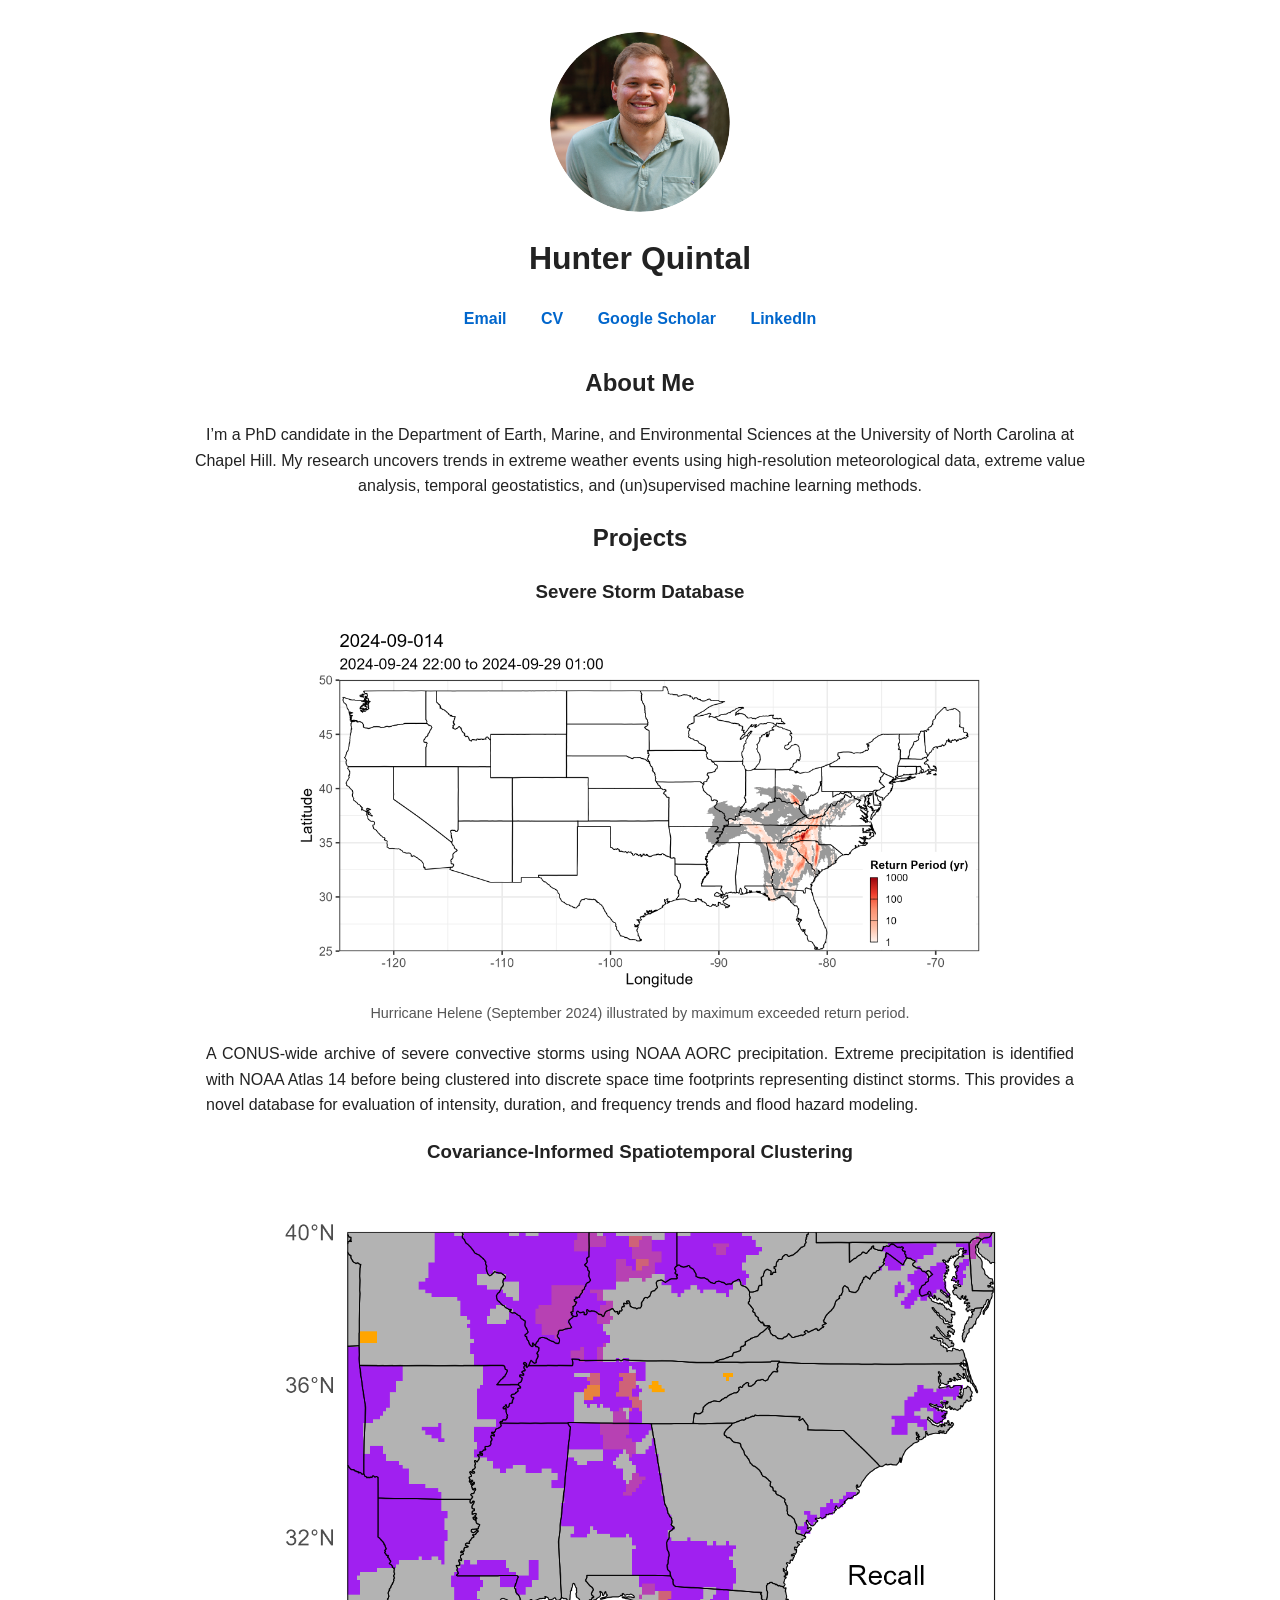
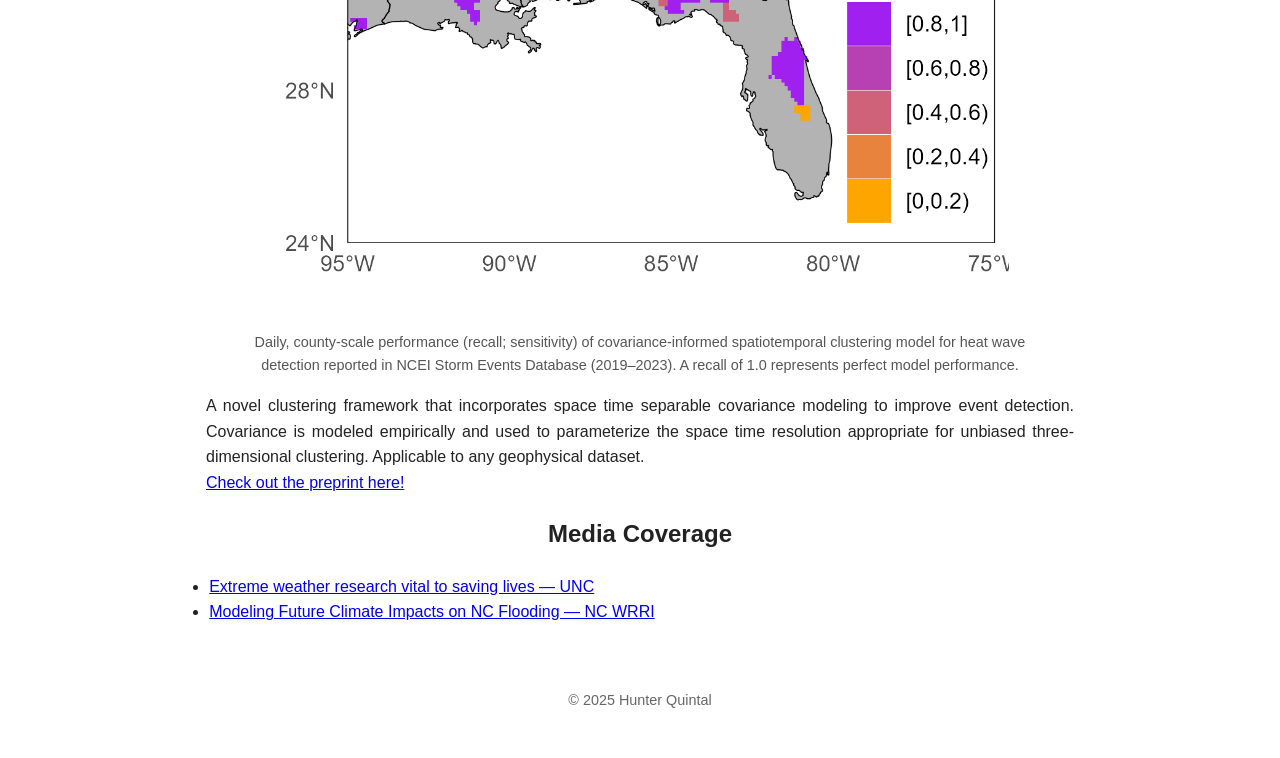
==== index.html @ 32b53dc2 "update homepage text" ====
<!DOCTYPE html>
<html lang="en">
<head>
  <meta charset="UTF-8" />
  <meta name="viewport" content="width=device-width, initial-scale=1.0" />
  <title>Hunter Quintal</title>
  <link rel="stylesheet" href="style.css" />
  <style>
    body {
      font-family: Arial, sans-serif;
      max-width: 900px;
      margin: 0 auto;
      padding: 2rem;
      line-height: 1.6;
      background-color: #ffffff;
      color: #222;
    }
    nav {
      text-align: center;
      margin: 1rem 0 2rem;
    }
    nav a {
      margin: 0 15px;
      text-decoration: none;
      color: #0066cc;
      font-weight: bold;
    }
    h1, h2 {
      text-align: center;
    }
    figure {
      text-align: center;
    }
    figcaption {
      font-size: 0.9rem;
      color: #555;
    }
    .project-summary {
      text-align: justify;
      padding: 0 1rem;
    }
    footer {
      text-align: center;
      margin-top: 4rem;
      font-size: 0.9rem;
      color: #666;
    }
    ul {
      padding-left: 1.2rem;
    }
    img.headshot {
      display: block;
      margin: 0 auto;
      width: 180px;
      height: auto;
      border-radius: 50%;
    }
  </style>
</head>

<body>

  <!-- Headshot -->
  <img src="assets/images/headshot.png" alt="Hunter Quintal Headshot" class="headshot" />

  <!-- Name -->
  <h1>Hunter Quintal</h1>

  <!-- Hyperlinks -->
  <nav>
    <a href="mailto:hunter.quintal@gmail.com">Email</a>
    <a href="assets/images/HunterQuintal_CV.pdf" target="_blank">CV</a>
    <a href="https://scholar.google.com/citations?user=ihFgz2EAAAAJ&hl=en" target="_blank">Google Scholar</a>
    <a href="https://www.linkedin.com/in/hunter-quintal-14a722104/" target="_blank">LinkedIn</a>
  </nav>

  <!-- About Me Section -->
  <section id="about">
    <h2>About Me</h2>
    <p style="text-align: center;">
      I’m a PhD candidate in the Department of Earth, Marine, and Environmental Sciences at the University of North Carolina at Chapel Hill. My research uncovers trends in extreme weather events using high-resolution meteorological data, extreme value analysis, temporal geostatistics, and (un)supervised machine learning methods.
    </p>
  </section>

  <!-- Projects Section -->
  <section id="projects">
    <h2>Projects</h2>

    <!-- Project 1 -->
    <section>
      <h3 style="text-align: center;">Severe Storm Database</h3>
      <figure>
        <img src="assets/images/severe_storm_database.png" alt="Severe Storm Database Visualization" style="max-width: 90%; height: auto;" />
        <figcaption>Hurricane Helene (September 2024) illustrated by maximum exceeded return period.</figcaption>
      </figure>
      <p class="project-summary">
        A CONUS-wide archive of severe convective storms using NOAA AORC precipitation. Extreme precipitation is identified with NOAA Atlas 14 before being clustered into discrete space time footprints representing distinct storms. This provides a novel database for evaluation of intensity, duration, and frequency trends and flood hazard modeling.
      </p>
    </section>

    <!-- Project 2 -->
    <section>
      <h3 style="text-align: center;">Covariance-Informed Spatiotemporal Clustering</h3>
      <figure>
        <img src="assets/images/covariance_clustering.png" alt="Covariance-Informed Clustering Diagram" style="max-width: 90%; height: auto;" />
        <figcaption>Daily, county-scale performance (recall; sensitivity) of covariance-informed spatiotemporal clustering model for heat wave detection reported in NCEI Storm Events Database (2019–2023). A recall of 1.0 represents perfect model performance.</figcaption>
      </figure>
      <p class="project-summary">
        A novel clustering framework that incorporates space time separable covariance modeling to improve event detection. Covariance is modeled empirically and used to parameterize the space time resolution appropriate for unbiased three-dimensional clustering. Applicable to any geophysical dataset.
        <br />
        <a href="https://egusphere.copernicus.org/preprints/2025/egusphere-2025-2870/" target="_blank">Check out the preprint here!</a>
      </p>
    </section>
  </section>

  <!-- Media Coverage Section -->
  <section id="media">
    <h2>Media Coverage</h2>
    <ul>
      <li><a href="https://www.unc.edu/posts/2025/07/23/extreme-weather-research-vital-to-saving-lives/" target="_blank">Extreme weather research vital to saving lives — UNC</a></li>
      <li><a href="https://wrri.ncsu.edu/modeling-climate-impacts-with-hunter-quintal/" target="_blank">Modeling Future Climate Impacts on NC Flooding — NC WRRI</a></li>
    </ul>
  </section>

  <!-- Footer -->
  <footer>
    <p>&copy; 2025 Hunter Quintal</p>
  </footer>

</body>
</html>
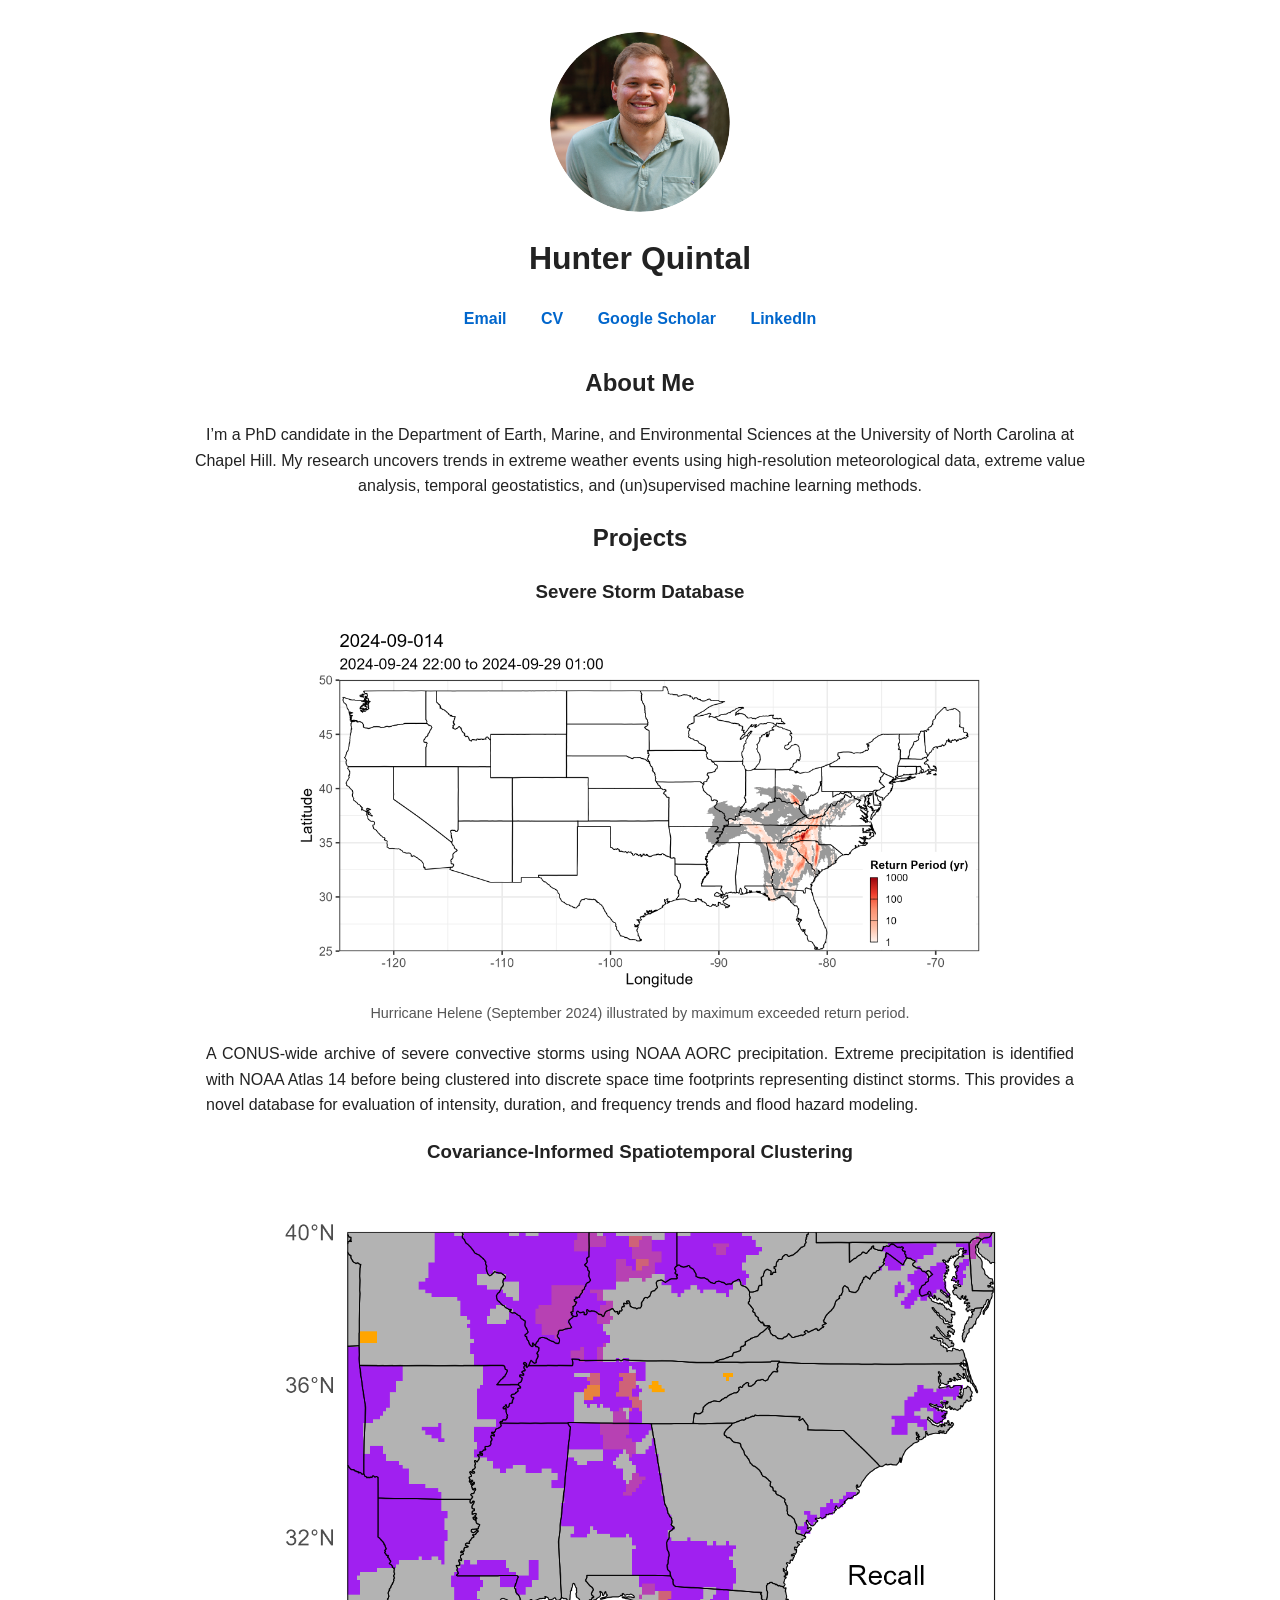
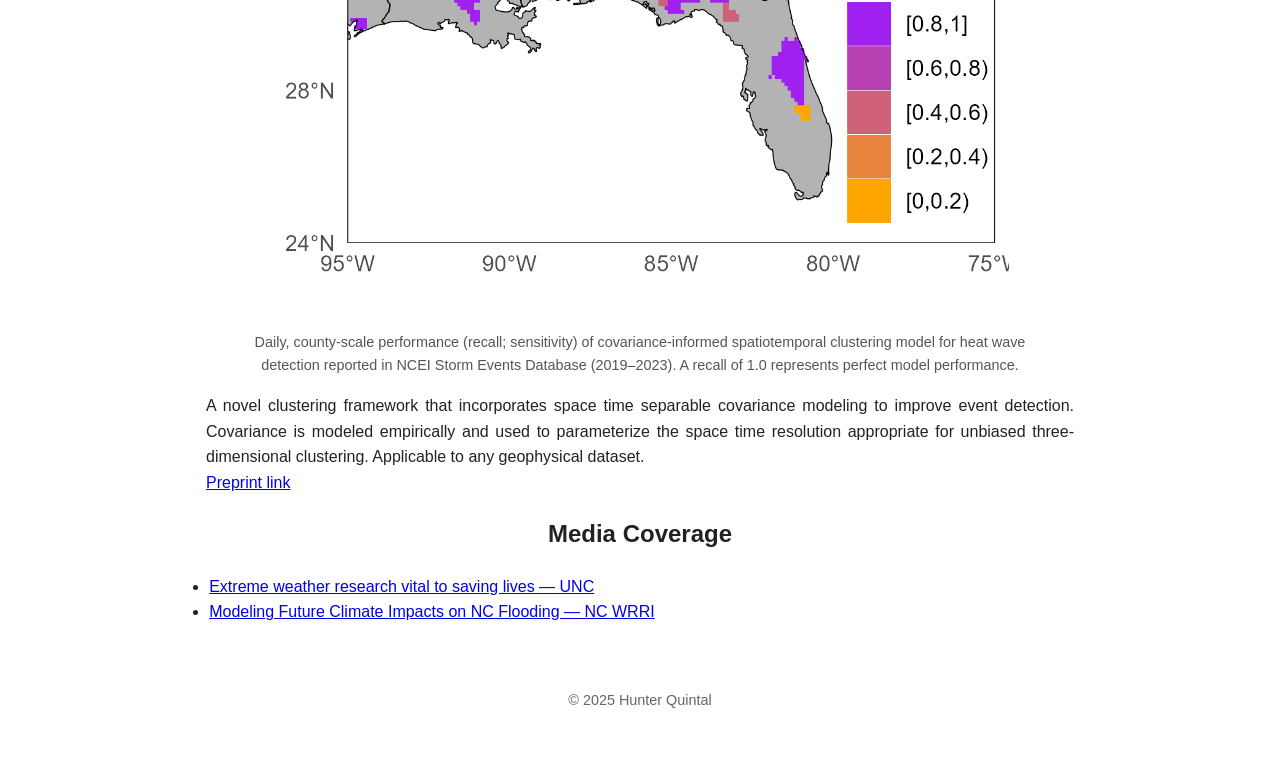
==== commit e1979b0e: "preprint link" ====
--- a/index.html
+++ b/index.html
@@ -108,7 +108,7 @@
       <p class="project-summary">
         A novel clustering framework that incorporates space time separable covariance modeling to improve event detection. Covariance is modeled empirically and used to parameterize the space time resolution appropriate for unbiased three-dimensional clustering. Applicable to any geophysical dataset.
         <br />
-        <a href="https://egusphere.copernicus.org/preprints/2025/egusphere-2025-2870/" target="_blank">Check out the preprint here!</a>
+        <a href="https://egusphere.copernicus.org/preprints/2025/egusphere-2025-2870/" target="_blank">Preprint link</a>
       </p>
     </section>
   </section>
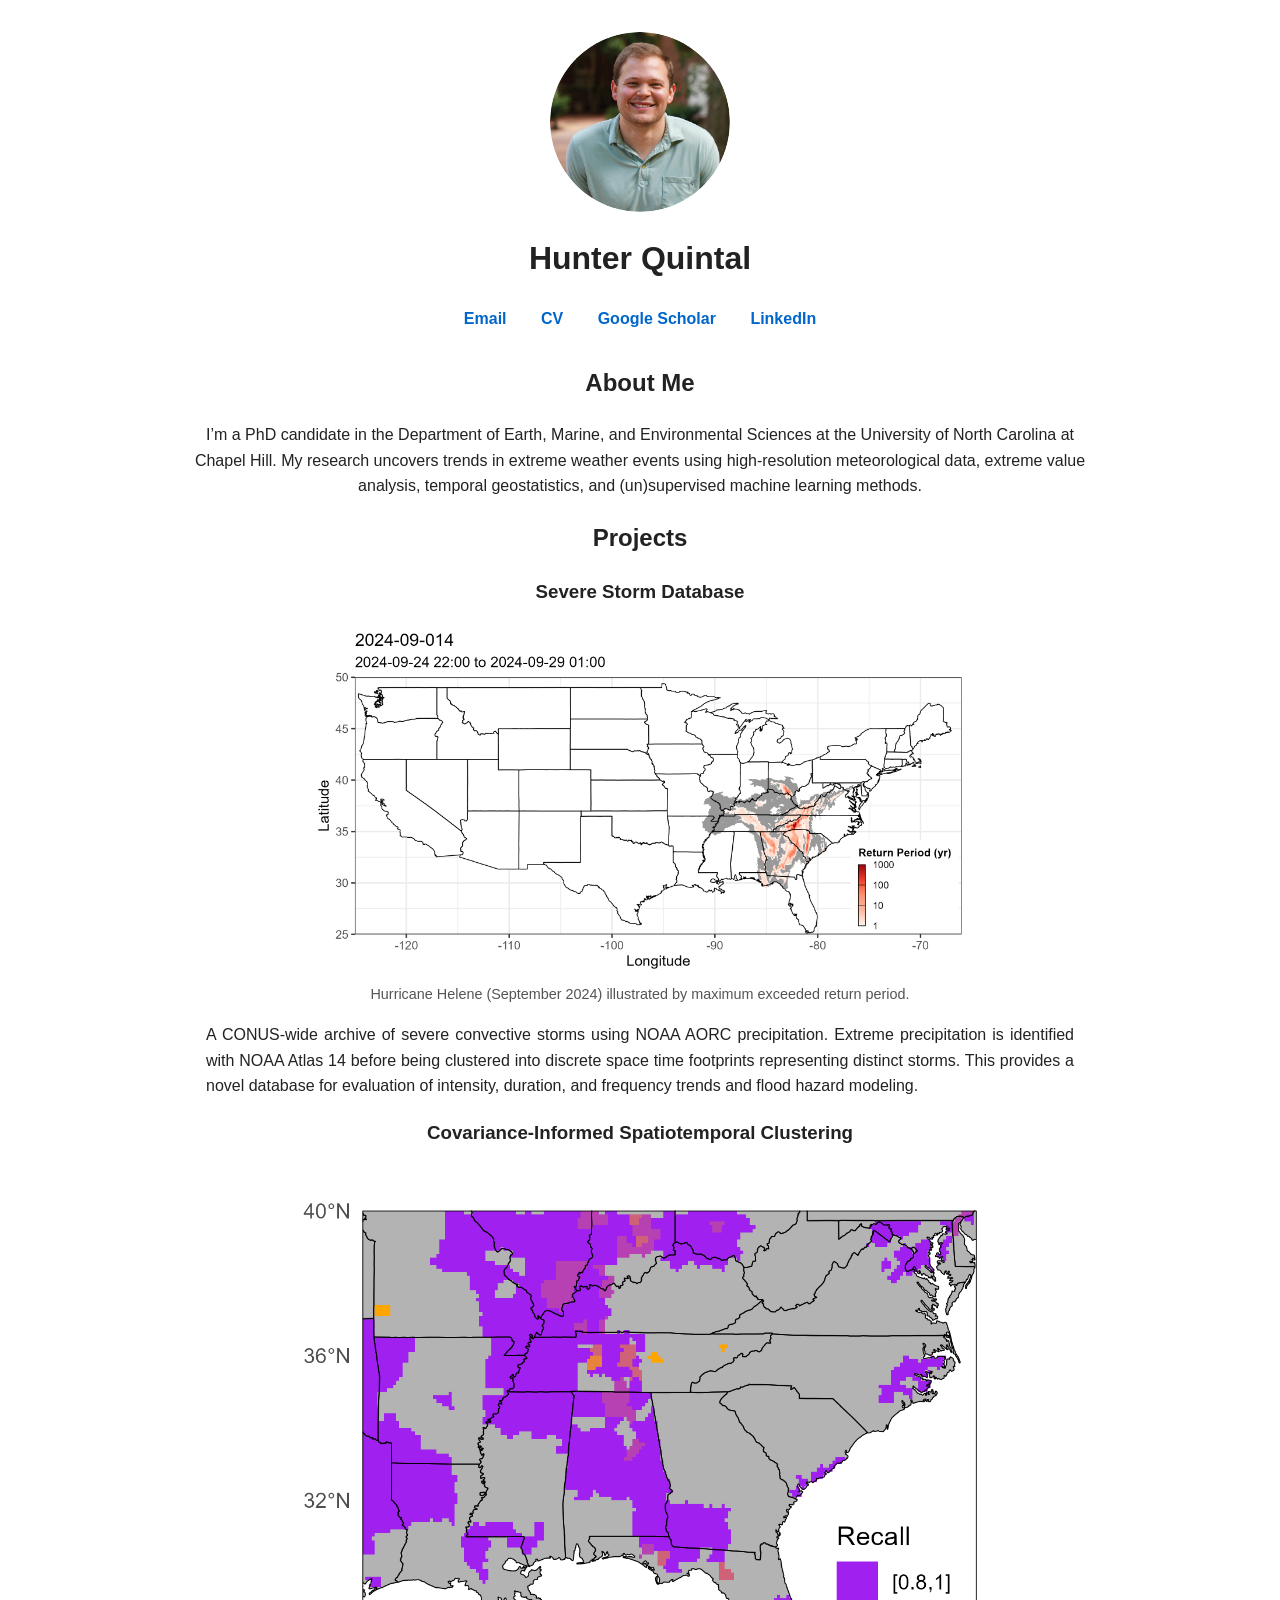
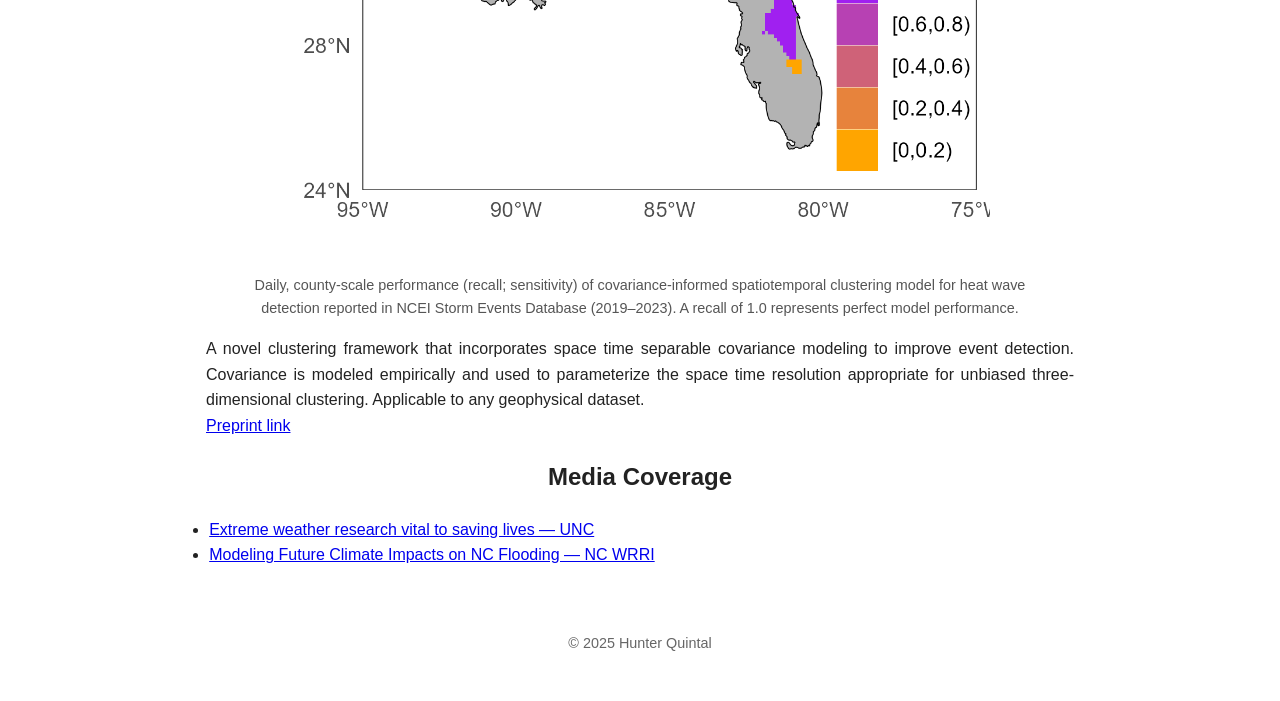
==== commit 4c8d080e: "Increase figure size in project sections" ====
--- a/index.html
+++ b/index.html
@@ -90,7 +90,7 @@
     <section>
       <h3 style="text-align: center;">Severe Storm Database</h3>
       <figure>
-        <img src="assets/images/severe_storm_database.png" alt="Severe Storm Database Visualization" style="max-width: 90%; height: auto;" />
+        <img src="assets/images/severe_storm_database.png" alt="Severe Storm Database Visualization" style="width: 100%; max-width: 700px; height: auto;" />
         <figcaption>Hurricane Helene (September 2024) illustrated by maximum exceeded return period.</figcaption>
       </figure>
       <p class="project-summary">
@@ -102,7 +102,7 @@
     <section>
       <h3 style="text-align: center;">Covariance-Informed Spatiotemporal Clustering</h3>
       <figure>
-        <img src="assets/images/covariance_clustering.png" alt="Covariance-Informed Clustering Diagram" style="max-width: 90%; height: auto;" />
+        <img src="assets/images/covariance_clustering.png" alt="Covariance-Informed Clustering Diagram" style="width: 100%; max-width: 700px; height: auto;" />
         <figcaption>Daily, county-scale performance (recall; sensitivity) of covariance-informed spatiotemporal clustering model for heat wave detection reported in NCEI Storm Events Database (2019–2023). A recall of 1.0 represents perfect model performance.</figcaption>
       </figure>
       <p class="project-summary">
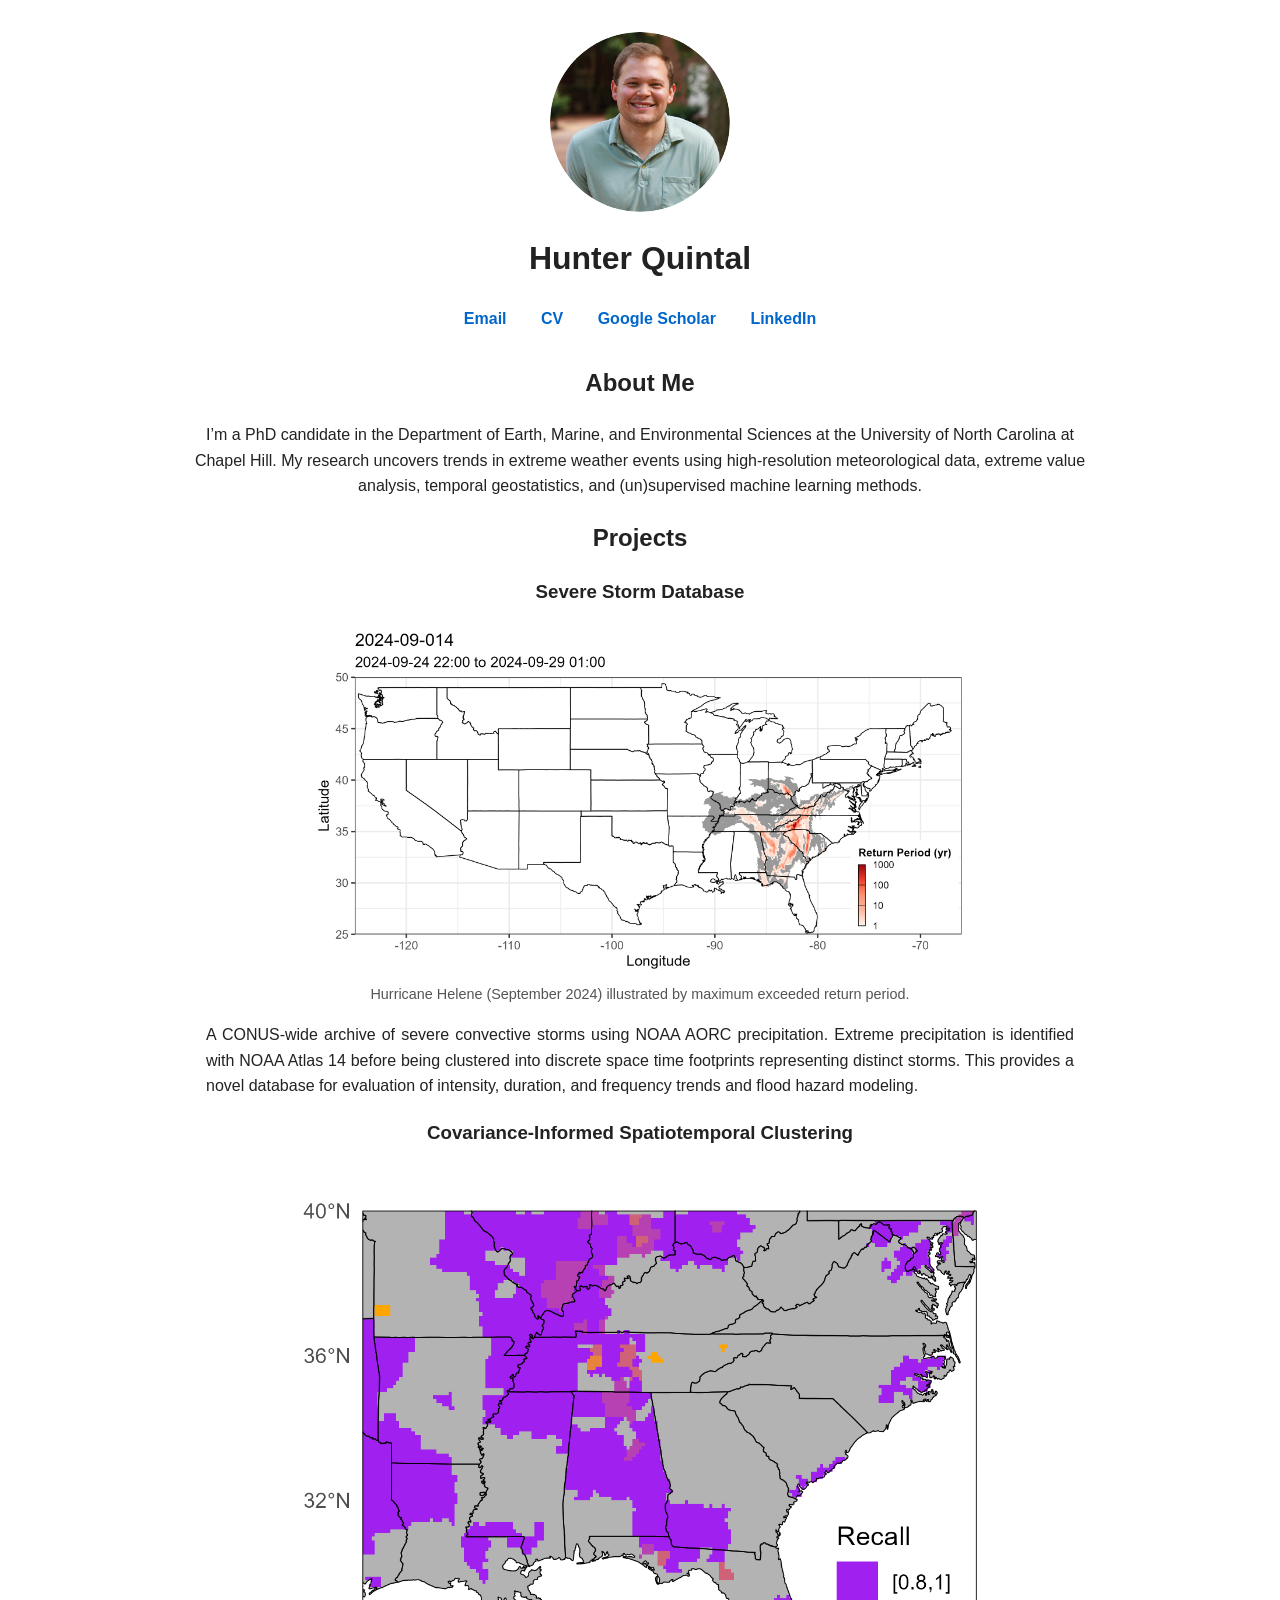
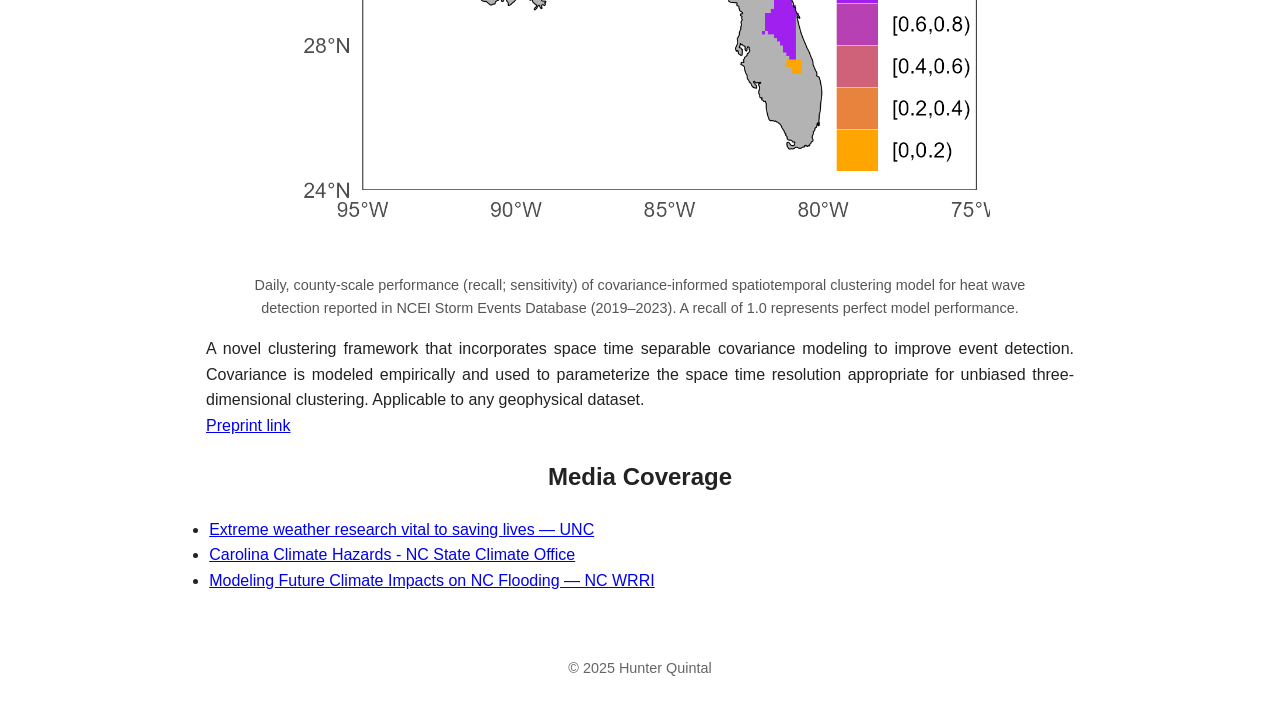
==== commit baf51f78: "Add new media link" ====
--- a/index.html
+++ b/index.html
@@ -118,6 +118,7 @@
     <h2>Media Coverage</h2>
     <ul>
       <li><a href="https://www.unc.edu/posts/2025/07/23/extreme-weather-research-vital-to-saving-lives/" target="_blank">Extreme weather research vital to saving lives — UNC</a></li>
+      <li><a href="https://climate.ncsu.edu/blog/2024/12/c3he-workshop-carolina-climate-hazards/" target="_blank">Carolina Climate Hazards - NC State Climate Office</a></li>
       <li><a href="https://wrri.ncsu.edu/modeling-climate-impacts-with-hunter-quintal/" target="_blank">Modeling Future Climate Impacts on NC Flooding — NC WRRI</a></li>
     </ul>
   </section>
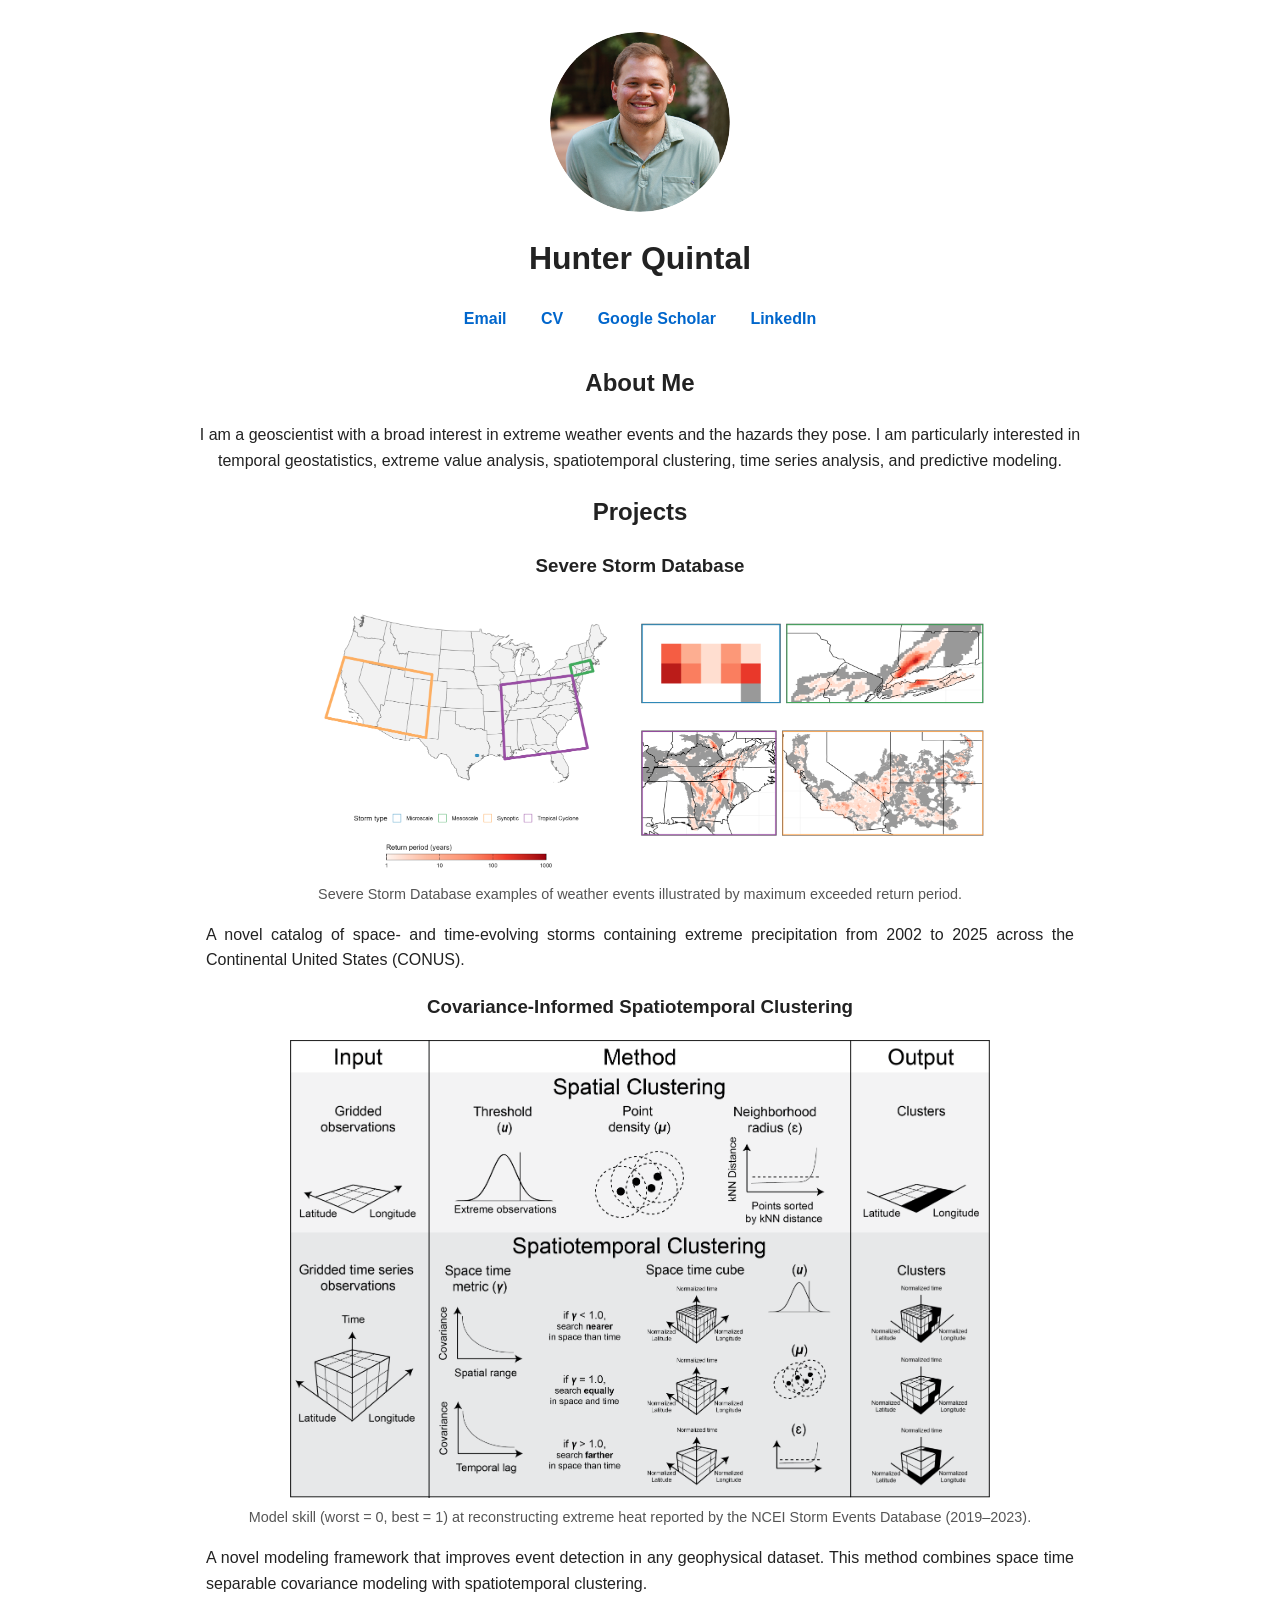
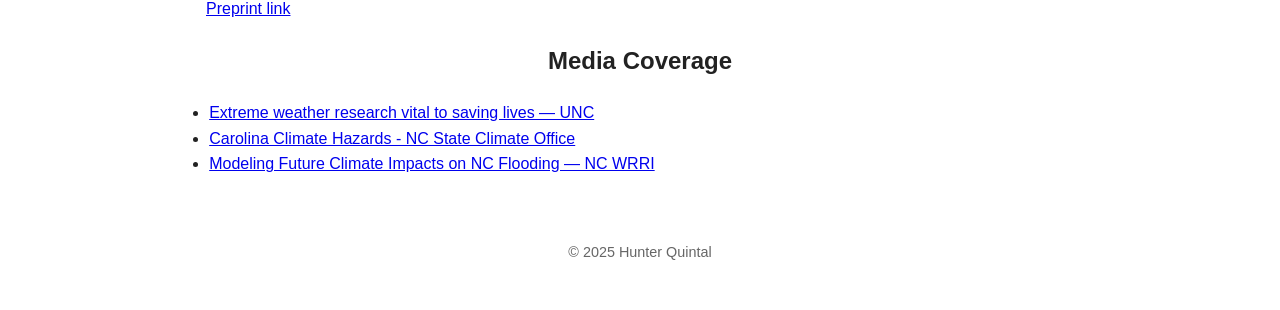
==== commit 0e150579: "Update CV and project figures" ====
--- a/index.html
+++ b/index.html
@@ -78,7 +78,7 @@
   <section id="about">
     <h2>About Me</h2>
     <p style="text-align: center;">
-      I’m a PhD candidate in the Department of Earth, Marine, and Environmental Sciences at the University of North Carolina at Chapel Hill. My research uncovers trends in extreme weather events using high-resolution meteorological data, extreme value analysis, temporal geostatistics, and (un)supervised machine learning methods.
+      I am a geoscientist with a broad interest in extreme weather events and the hazards they pose. I am particularly interested in temporal geostatistics, extreme value analysis, spatiotemporal clustering, time series analysis, and predictive modeling.
     </p>
   </section>
 
@@ -91,10 +91,10 @@
       <h3 style="text-align: center;">Severe Storm Database</h3>
       <figure>
         <img src="assets/images/severe_storm_database.png" alt="Severe Storm Database Visualization" style="width: 100%; max-width: 700px; height: auto;" />
-        <figcaption>Hurricane Helene (September 2024) illustrated by maximum exceeded return period.</figcaption>
+        <figcaption>Severe Storm Database examples of weather events illustrated by maximum exceeded return period.</figcaption>
       </figure>
       <p class="project-summary">
-        A CONUS-wide archive of severe convective storms using NOAA AORC precipitation. Extreme precipitation is identified with NOAA Atlas 14 before being clustered into discrete space time footprints representing distinct storms. This provides a novel database for evaluation of intensity, duration, and frequency trends and flood hazard modeling.
+        A novel catalog of space- and time-evolving storms containing extreme precipitation from 2002 to 2025 across the Continental United States (CONUS).
       </p>
     </section>
 
@@ -103,10 +103,10 @@
       <h3 style="text-align: center;">Covariance-Informed Spatiotemporal Clustering</h3>
       <figure>
         <img src="assets/images/covariance_clustering.png" alt="Covariance-Informed Clustering Diagram" style="width: 100%; max-width: 700px; height: auto;" />
-        <figcaption>Daily, county-scale performance (recall; sensitivity) of covariance-informed spatiotemporal clustering model for heat wave detection reported in NCEI Storm Events Database (2019–2023). A recall of 1.0 represents perfect model performance.</figcaption>
+        <figcaption>Model skill (worst = 0, best = 1) at reconstructing extreme heat reported by the NCEI Storm Events Database (2019–2023).</figcaption>
       </figure>
       <p class="project-summary">
-        A novel clustering framework that incorporates space time separable covariance modeling to improve event detection. Covariance is modeled empirically and used to parameterize the space time resolution appropriate for unbiased three-dimensional clustering. Applicable to any geophysical dataset.
+        A novel modeling framework that improves event detection in any geophysical dataset. This method combines space time separable covariance modeling with spatiotemporal clustering. 
         <br />
         <a href="https://egusphere.copernicus.org/preprints/2025/egusphere-2025-2870/" target="_blank">Preprint link</a>
       </p>
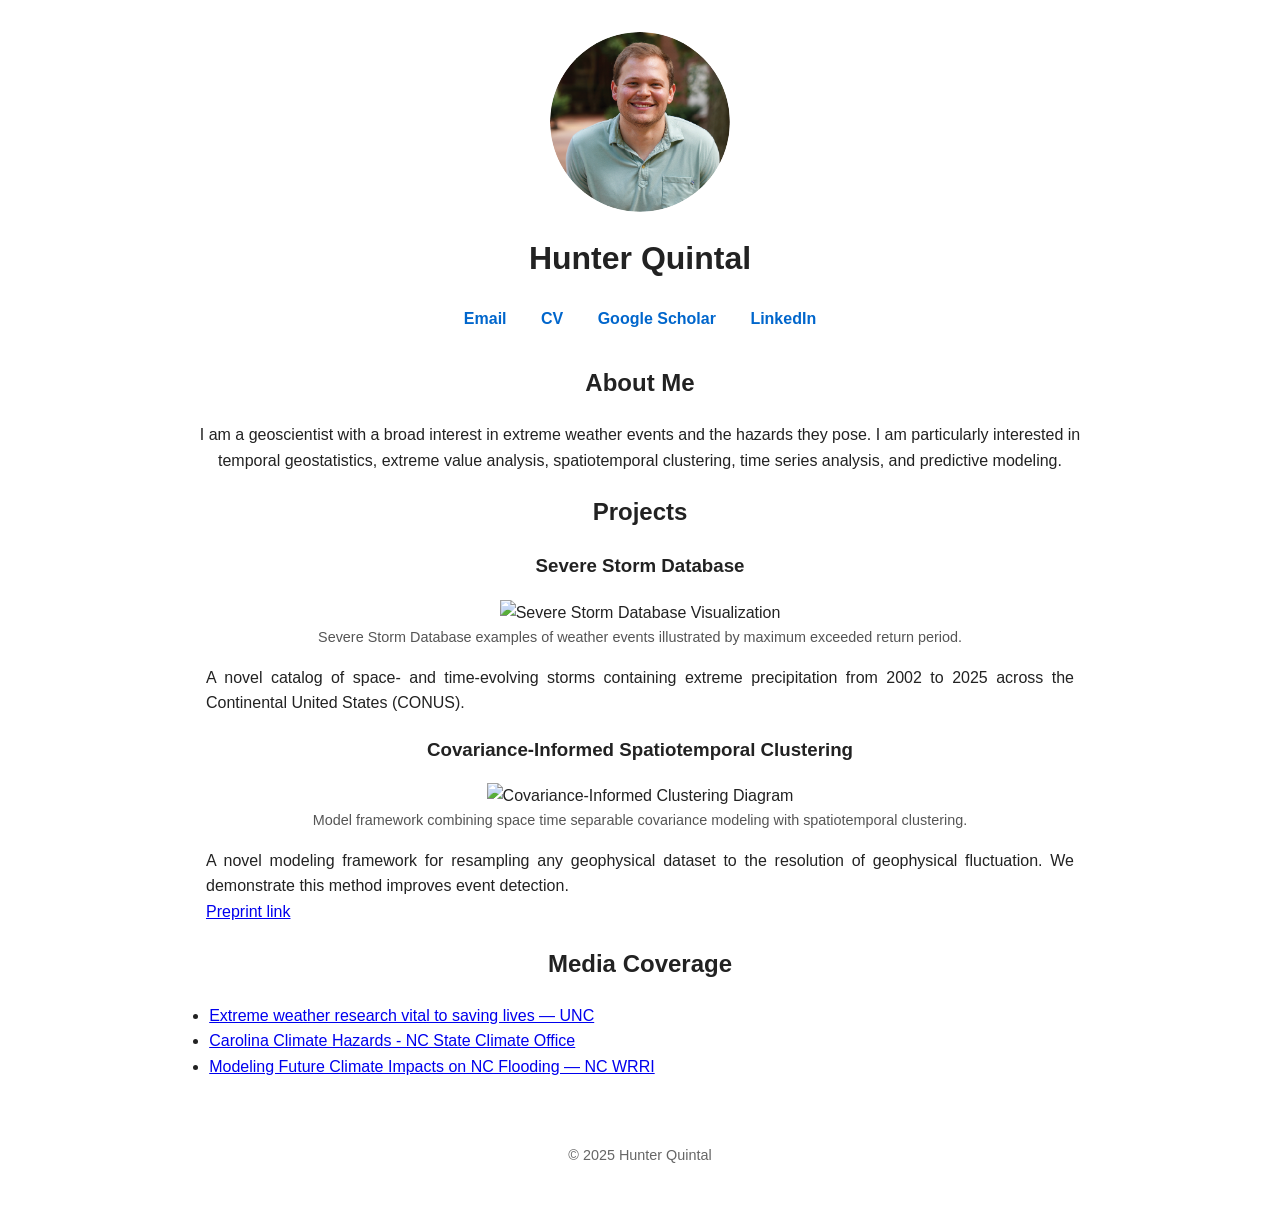
==== commit e12fdf7b: "Update CV PDF" ====
--- a/index.html
+++ b/index.html
@@ -69,7 +69,7 @@
   <!-- Hyperlinks -->
   <nav>
     <a href="mailto:hunter.quintal@gmail.com">Email</a>
-    <a href="assets/images/HunterQuintal_CV.pdf" target="_blank">CV</a>
+    <a href="assets/images/HunterQuintal_CV_v2.pdf" target="_blank">CV</a>
     <a href="https://scholar.google.com/citations?user=ihFgz2EAAAAJ&hl=en" target="_blank">Google Scholar</a>
     <a href="https://www.linkedin.com/in/hunter-quintal-14a722104/" target="_blank">LinkedIn</a>
   </nav>
@@ -90,7 +90,7 @@
     <section>
       <h3 style="text-align: center;">Severe Storm Database</h3>
       <figure>
-        <img src="assets/images/severe_storm_database.png" alt="Severe Storm Database Visualization" style="width: 100%; max-width: 700px; height: auto;" />
+        <img src="assets/images/severe_storm_database_v2.png" alt="Severe Storm Database Visualization" style="width: 100%; max-width: 700px; height: auto;" />
         <figcaption>Severe Storm Database examples of weather events illustrated by maximum exceeded return period.</figcaption>
       </figure>
       <p class="project-summary">
@@ -102,11 +102,11 @@
     <section>
       <h3 style="text-align: center;">Covariance-Informed Spatiotemporal Clustering</h3>
       <figure>
-        <img src="assets/images/covariance_clustering.png" alt="Covariance-Informed Clustering Diagram" style="width: 100%; max-width: 700px; height: auto;" />
-        <figcaption>Model skill (worst = 0, best = 1) at reconstructing extreme heat reported by the NCEI Storm Events Database (2019–2023).</figcaption>
+        <img src="assets/images/covariance_clustering_v2.png" alt="Covariance-Informed Clustering Diagram" style="width: 100%; max-width: 700px; height: auto;" />
+        <figcaption>Model framework combining space time separable covariance modeling with spatiotemporal clustering.</figcaption>
       </figure>
       <p class="project-summary">
-        A novel modeling framework that improves event detection in any geophysical dataset. This method combines space time separable covariance modeling with spatiotemporal clustering. 
+        A novel modeling framework for resampling any geophysical dataset to the resolution of geophysical fluctuation. We demonstrate this method improves event detection. 
         <br />
         <a href="https://egusphere.copernicus.org/preprints/2025/egusphere-2025-2870/" target="_blank">Preprint link</a>
       </p>
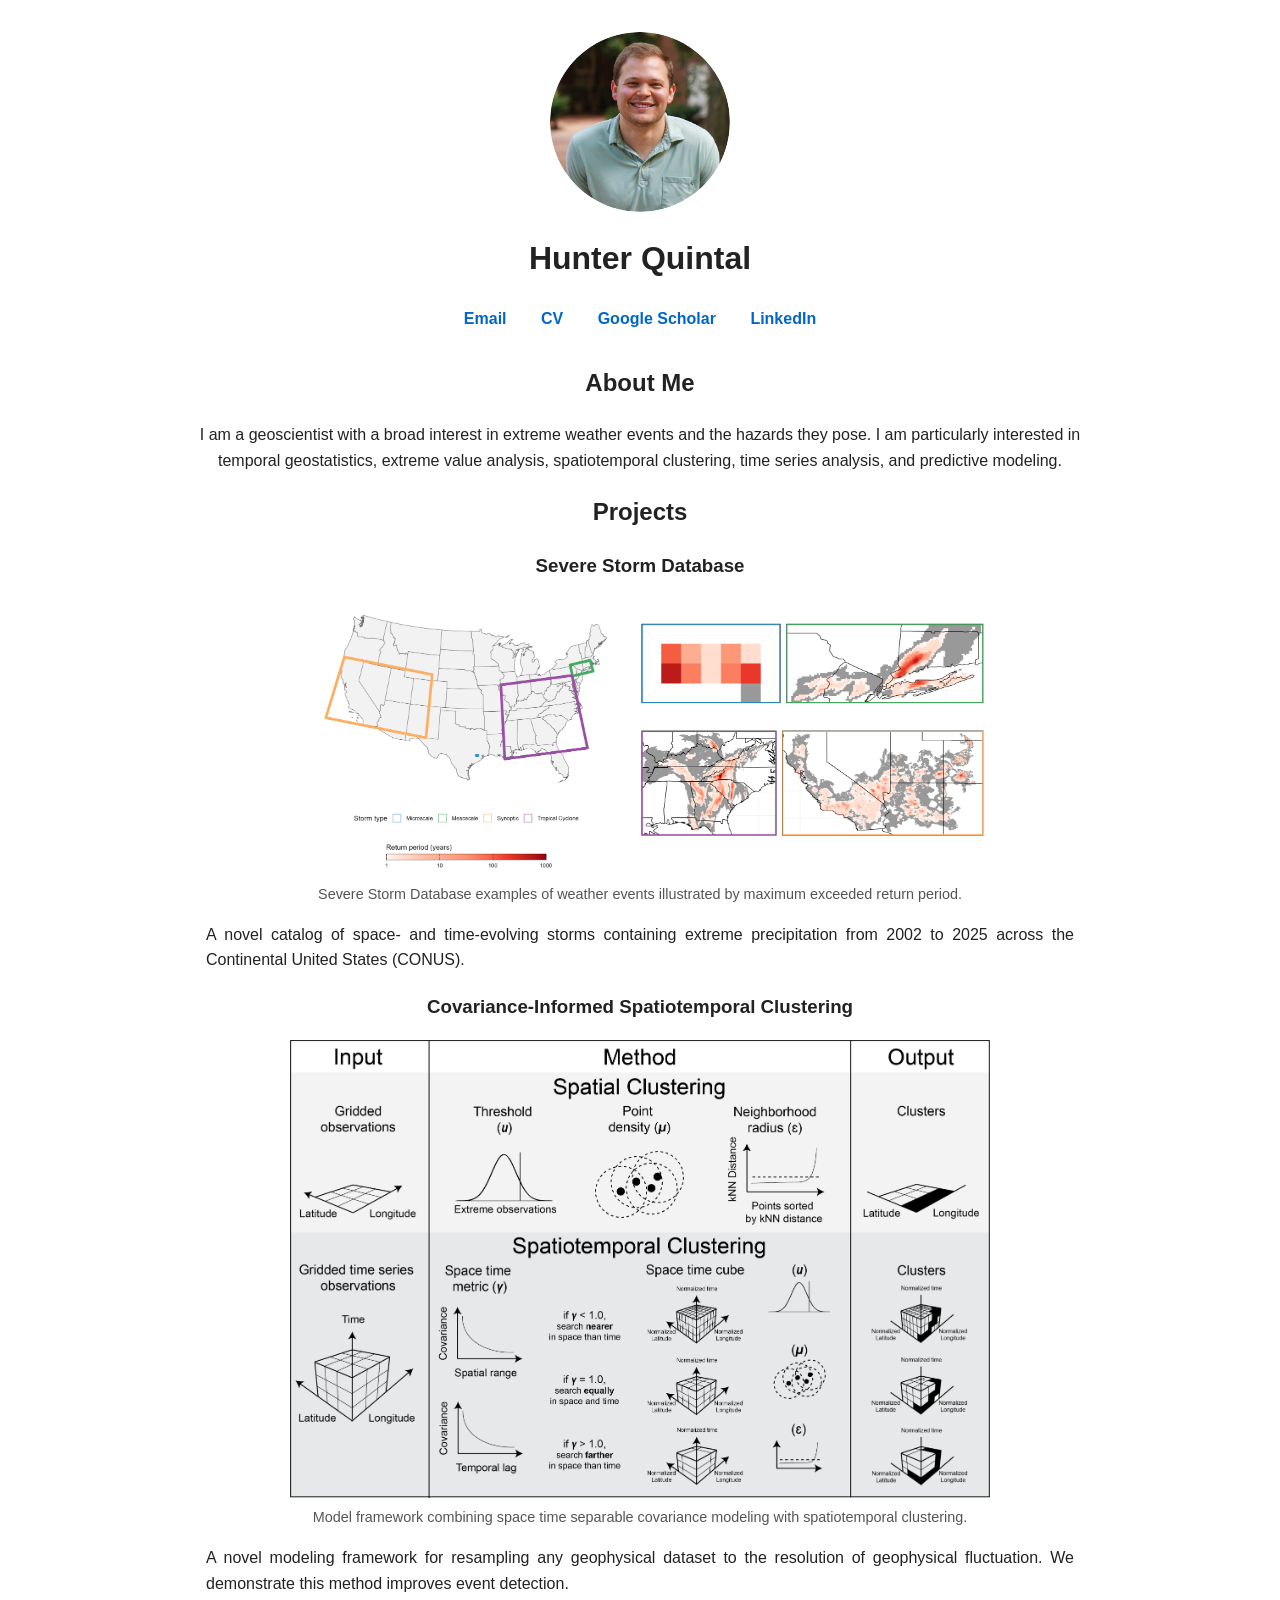
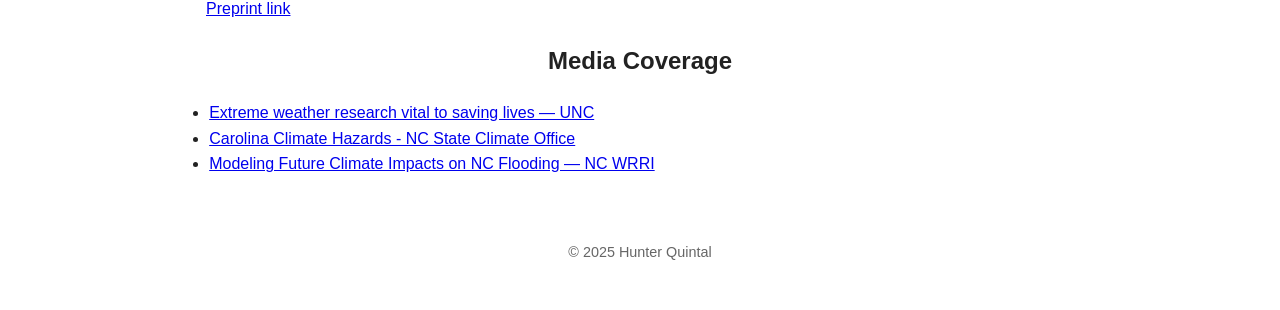
==== commit 0b39b074: "Add CV PDF and v2 project images; remove old images" ====
--- a/index.html
+++ b/index.html
@@ -69,7 +69,7 @@
   <!-- Hyperlinks -->
   <nav>
     <a href="mailto:hunter.quintal@gmail.com">Email</a>
-    <a href="assets/images/HunterQuintal_CV_v2.pdf" target="_blank">CV</a>
+    <a href="assets/cv/HunterQuintal_CV.pdf" target="_blank">CV</a>
     <a href="https://scholar.google.com/citations?user=ihFgz2EAAAAJ&hl=en" target="_blank">Google Scholar</a>
     <a href="https://www.linkedin.com/in/hunter-quintal-14a722104/" target="_blank">LinkedIn</a>
   </nav>
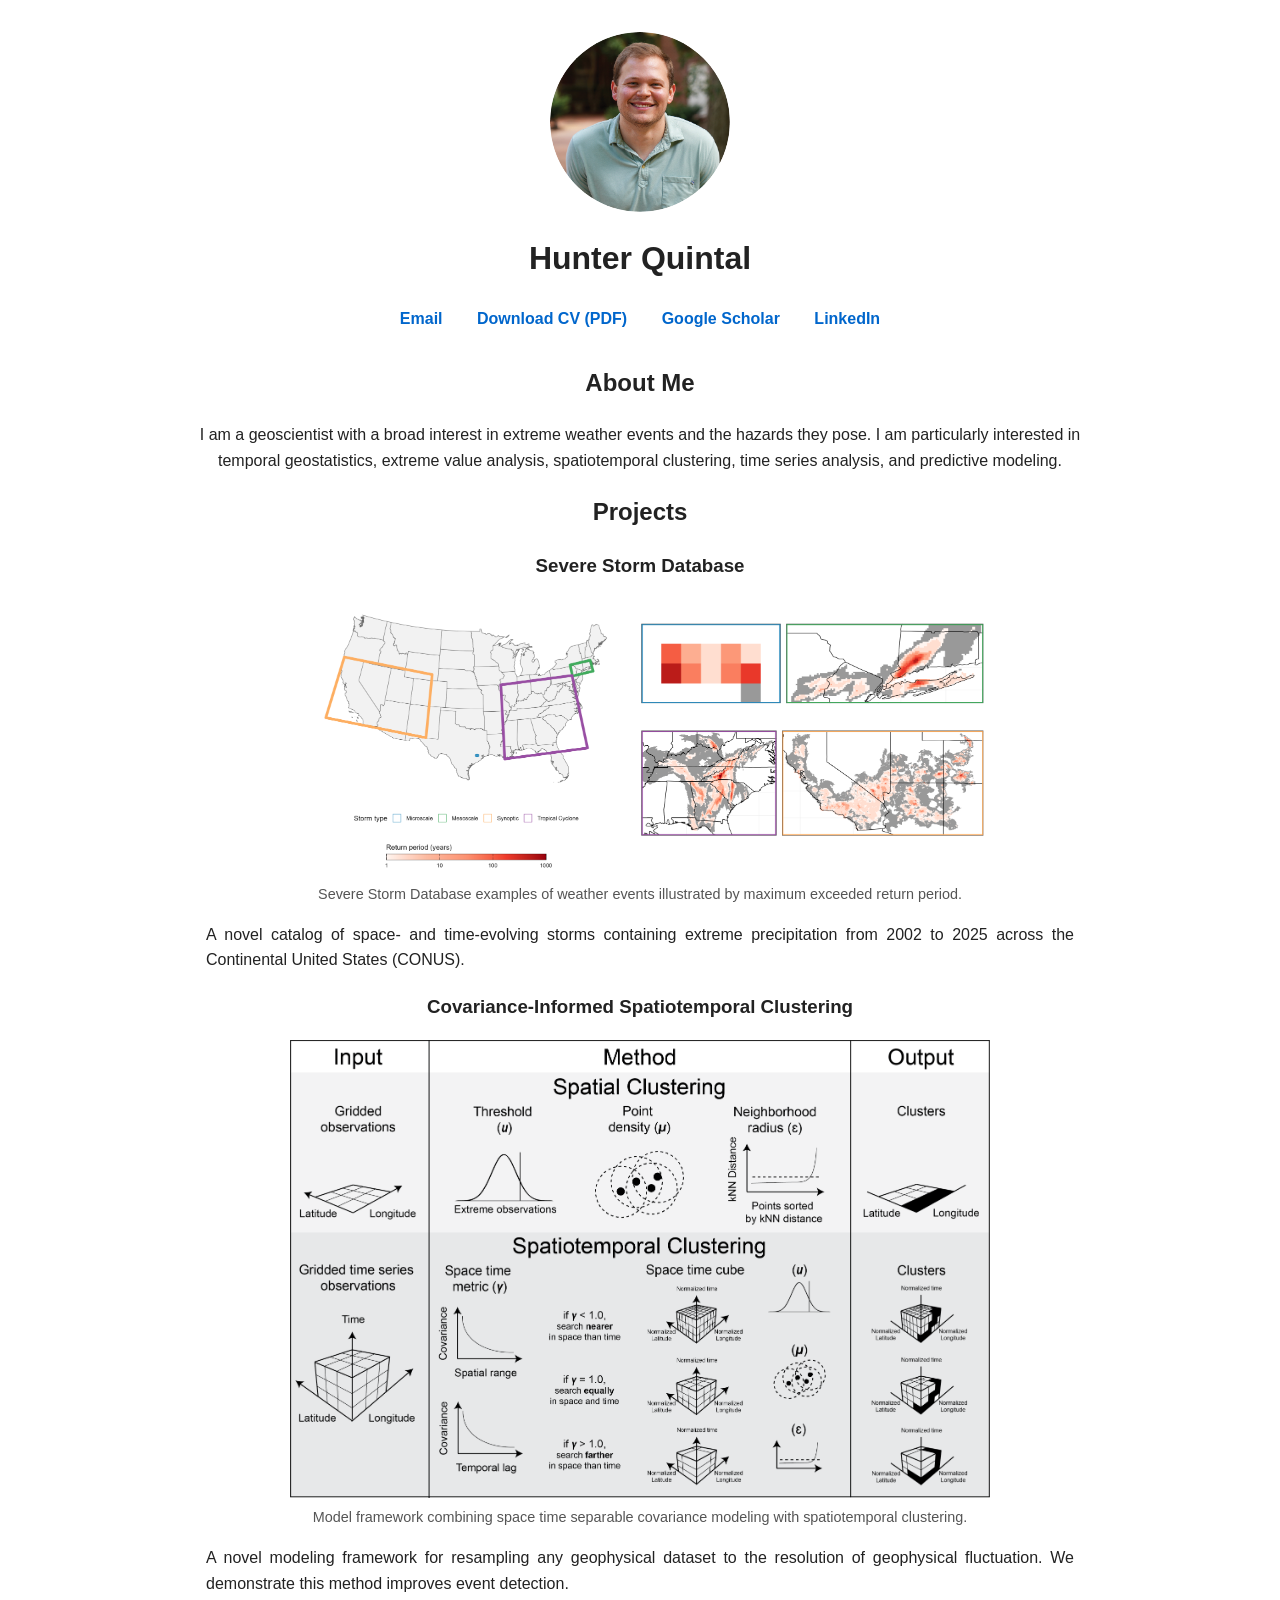
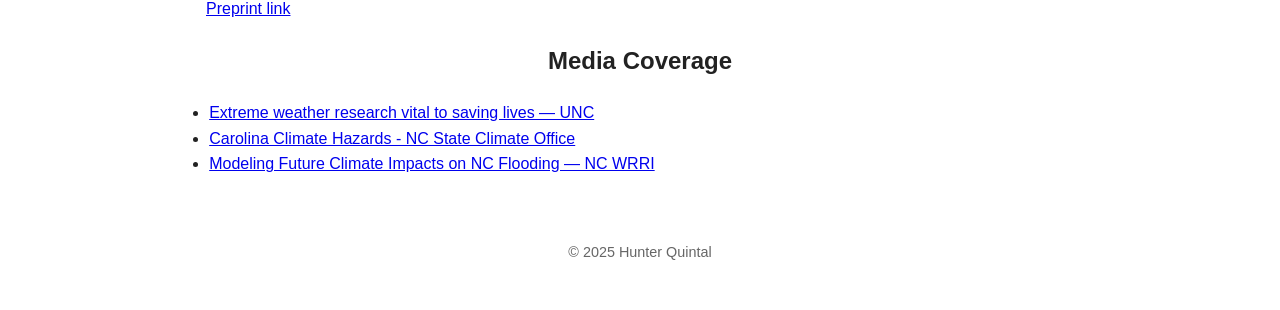
==== commit 0992e7d2: "Point to new CV and v2 images with cache-busting" ====
--- a/index.html
+++ b/index.html
@@ -69,7 +69,7 @@
   <!-- Hyperlinks -->
   <nav>
     <a href="mailto:hunter.quintal@gmail.com">Email</a>
-    <a href="assets/cv/HunterQuintal_CV.pdf" target="_blank">CV</a>
+    <a href="assets/cv/HunterQuintal_CV.pdf?v=2025-10-13" target="_blank" rel="noopener">Download CV (PDF)</a>
     <a href="https://scholar.google.com/citations?user=ihFgz2EAAAAJ&hl=en" target="_blank">Google Scholar</a>
     <a href="https://www.linkedin.com/in/hunter-quintal-14a722104/" target="_blank">LinkedIn</a>
   </nav>
@@ -90,7 +90,7 @@
     <section>
       <h3 style="text-align: center;">Severe Storm Database</h3>
       <figure>
-        <img src="assets/images/severe_storm_database_v2.png" alt="Severe Storm Database Visualization" style="width: 100%; max-width: 700px; height: auto;" />
+        <img src="assets/images/severe_storm_database_v2.png?v=2025-10-13" alt="Severe Storm Database Visualization" style="width: 100%; max-width: 700px; height: auto;" />
         <figcaption>Severe Storm Database examples of weather events illustrated by maximum exceeded return period.</figcaption>
       </figure>
       <p class="project-summary">
@@ -102,7 +102,7 @@
     <section>
       <h3 style="text-align: center;">Covariance-Informed Spatiotemporal Clustering</h3>
       <figure>
-        <img src="assets/images/covariance_clustering_v2.png" alt="Covariance-Informed Clustering Diagram" style="width: 100%; max-width: 700px; height: auto;" />
+        <img src="assets/images/covariance_clustering_v2.png?v=2025-10-13" alt="Covariance-Informed Clustering Diagram" style="width: 100%; max-width: 700px; height: auto;" />
         <figcaption>Model framework combining space time separable covariance modeling with spatiotemporal clustering.</figcaption>
       </figure>
       <p class="project-summary">
